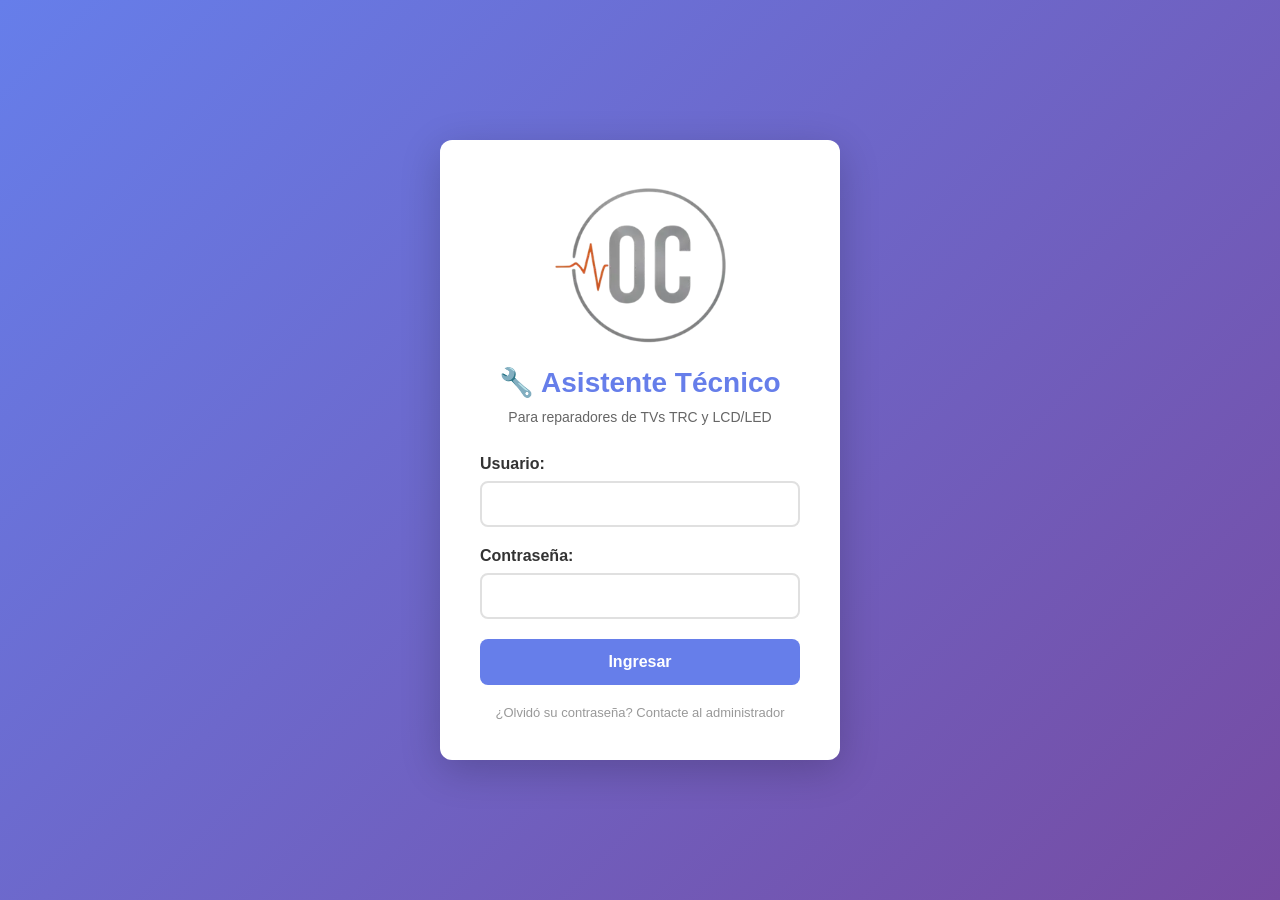
==== index.html @ a784800e "Primer commit: Asistente técnico para TVs TRC y LCD" ====
<!DOCTYPE html>
<html lang="es">
<head>
    <meta charset="UTF-8">
    <meta name="viewport" content="width=device-width, initial-scale=1.0">
    <title>Asistente Técnico - Ingreso</title>
    <link rel="stylesheet" href="styles.css">
</head>
<body class="login-page">
    <div class="login-container">
        <div class="login-box">
                <!-- 👇 NUEVO: Logo principal -->
    <div class="logo-container">
        <img src="assets/logo-oc.webp" alt="Logo Omar Cuellar" class="logo-main">
    </div>
            <h1>🔧 Asistente Técnico</h1>
            <p class="subtitle">Para reparadores de TVs TRC y LCD/LED</p>
            
            <form id="loginForm">
                <div class="form-group">
                    <label for="username">Usuario:</label>
                    <input type="text" id="username" required autocomplete="username">
                </div>
                
                <div class="form-group">
                    <label for="password">Contraseña:</label>
                    <input type="password" id="password" required autocomplete="current-password">
                </div>
                
                <button type="submit" class="btn-primary">Ingresar</button>
            </form>
            
            <p class="help-text">¿Olvidó su contraseña? Contacte al administrador</p>
        </div>
    </div>
    
    <script src="config.js"></script>
    <script>
        // Usuarios de ejemplo (en producción, usar backend)
        const usuarios = {
            'tecnico1': 'clave123',
            'reparador': 'tv2024',
            'admin': 'admin2026'
        };
        
        document.getElementById('loginForm').addEventListener('submit', function(e) {
            e.preventDefault();
            const user = document.getElementById('username').value;
            const pass = document.getElementById('password').value;
            
            if (usuarios[user] && usuarios[user] === pass) {
                localStorage.setItem('usuario', user);
                window.location.href = 'app.html';
            } else {
                alert('Usuario o contraseña incorrectos');
            }
        });
        
        // Si ya está logueado, redirigir
        if (localStorage.getItem('usuario')) {
            window.location.href = 'app.html';
        }
    </script>
</body>
</html>
---- styles.css ----
* {
    margin: 0;
    padding: 0;
    box-sizing: border-box;
}

body {
    font-family: -apple-system, BlinkMacSystemFont, 'Segoe UI', Arial, sans-serif;
    background: linear-gradient(135deg, #667eea 0%, #764ba2 100%);
    min-height: 100vh;
    color: #333;
    font-size: 16px;
}

/* Login Page */
.login-page {
    display: flex;
    align-items: center;
    justify-content: center;
    padding: 20px;
}

.login-container {
    width: 100%;
    max-width: 400px;
}

.login-box {
    background: white;
    padding: 40px;
    border-radius: 12px;
    box-shadow: 0 10px 40px rgba(0,0,0,0.2);
}

.login-box h1 {
    text-align: center;
    color: #667eea;
    margin-bottom: 10px;
    font-size: 28px;
}

.subtitle {
    text-align: center;
    color: #666;
    margin-bottom: 30px;
    font-size: 14px;
}

.form-group {
    margin-bottom: 20px;
}

.form-group label {
    display: block;
    margin-bottom: 8px;
    font-weight: 600;
    color: #333;
}

.form-group input {
    width: 100%;
    padding: 12px;
    border: 2px solid #e0e0e0;
    border-radius: 8px;
    font-size: 16px;
    transition: border-color 0.3s;
}

.form-group input:focus {
    outline: none;
    border-color: #667eea;
}

.btn-primary {
    width: 100%;
    padding: 14px;
    background: #667eea;
    color: white;
    border: none;
    border-radius: 8px;
    font-size: 16px;
    font-weight: 600;
    cursor: pointer;
    transition: background 0.3s;
}

.btn-primary:hover {
    background: #5568d3;
}

.btn-secondary {
    padding: 10px 20px;
    background: #f0f0f0;
    color: #333;
    border: none;
    border-radius: 8px;
    font-size: 14px;
    cursor: pointer;
    transition: background 0.3s;
}

.btn-secondary:hover {
    background: #e0e0e0;
}

.help-text {
    text-align: center;
    margin-top: 20px;
    font-size: 13px;
    color: #999;
}

/* Header */
header {
    background: white;
    box-shadow: 0 2px 10px rgba(0,0,0,0.1);
    position: sticky;
    top: 0;
    z-index: 100;
}

.header-content {
    max-width: 1200px;
    margin: 0 auto;
    padding: 15px 20px;
    display: flex;
    justify-content: space-between;
    align-items: center;
}

header h1 {
    font-size: 24px;
    color: #667eea;
}

/* Main Container */
.container {
    max-width: 900px;
    margin: 0 auto;
    padding: 20px;
}

/* TV Selection */
.tv-selection {
    background: white;
    padding: 30px;
    border-radius: 12px;
    margin-bottom: 20px;
    box-shadow: 0 4px 20px rgba(0,0,0,0.1);
}

.tv-selection h2 {
    text-align: center;
    margin-bottom: 20px;
    color: #333;
    font-size: 22px;
}

.tv-buttons {
    display: grid;
    grid-template-columns: repeat(auto-fit, minmax(250px, 1fr));
    gap: 20px;
}

.tv-btn {
    background: linear-gradient(135deg, #667eea 0%, #764ba2 100%);
    color: white;
    border: none;
    padding: 30px 20px;
    border-radius: 12px;
    cursor: pointer;
    transition: transform 0.3s, box-shadow 0.3s;
    text-align: center;
}

.tv-btn:hover {
    transform: translateY(-5px);
    box-shadow: 0 10px 30px rgba(102, 126, 234, 0.4);
}

.tv-btn.active {
    background: linear-gradient(135deg, #f093fb 0%, #f5576c 100%);
    transform: scale(1.05);
}

.tv-btn .icon {
    font-size: 48px;
    display: block;
    margin-bottom: 10px;
}

.tv-btn .label {
    font-size: 20px;
    font-weight: 600;
    display: block;
    margin-bottom: 5px;
}

.tv-btn .desc {
    font-size: 13px;
    opacity: 0.9;
}

/* Search Section */
.search-section {
    background: white;
    padding: 30px;
    border-radius: 12px;
    margin-bottom: 20px;
    box-shadow: 0 4px 20px rgba(0,0,0,0.1);
}

.search-box label {
    display: block;
    margin-bottom: 15px;
    font-size: 18px;
    font-weight: 600;
    color: #333;
}

.search-box input {
    width: 100%;
    padding: 15px;
    border: 2px solid #e0e0e0;
    border-radius: 8px;
    font-size: 16px;
    margin-bottom: 15px;
    transition: border-color 0.3s;
}

.search-box input:focus {
    outline: none;
    border-color: #667eea;
}

/* Results Section */
.results-section {
    background: white;
    padding: 30px;
    border-radius: 12px;
    margin-bottom: 20px;
    box-shadow: 0 4px 20px rgba(0,0,0,0.1);
}

.results-header {
    display: flex;
    justify-content: space-between;
    align-items: center;
    margin-bottom: 20px;
    padding-bottom: 15px;
    border-bottom: 2px solid #f0f0f0;
}

.results-header h3 {
    color: #667eea;
    font-size: 20px;
}

.results-content {
    line-height: 1.8;
    color: #333;
    font-size: 16px;
}

.results-content h4 {
    color: #667eea;
    margin-top: 20px;
    margin-bottom: 10px;
    font-size: 18px;
}

.results-content p {
    margin-bottom: 15px;
}

.results-content ul, .results-content ol {
    margin-left: 25px;
    margin-bottom: 15px;
}

.results-content li {
    margin-bottom: 8px;
}

/* Loading */
.loading {
    text-align: center;
    padding: 40px;
    background: white;
    border-radius: 12px;
    box-shadow: 0 4px 20px rgba(0,0,0,0.1);
}

.spinner {
    width: 50px;
    height: 50px;
    border: 4px solid #f0f0f0;
    border-top-color: #667eea;
    border-radius: 50%;
    animation: spin 1s linear infinite;
    margin: 0 auto 20px;
}

@keyframes spin {
    to { transform: rotate(360deg); }
}

.hidden {
    display: none !important;
}

/* Responsive */
@media (max-width: 768px) {
    .login-box {
        padding: 30px 20px;
    }
    
    .header-content {
        flex-direction: column;
        gap: 10px;
    }
    
    header h1 {
        font-size: 20px;
    }
    
    .tv-buttons {
        grid-template-columns: 1fr;
    }
    
    .tv-btn {
        padding: 25px 15px;
    }
    
    .tv-btn .icon {
        font-size: 40px;
    }
    
    .tv-btn .label {
        font-size: 18px;
    }
    
    .results-header {
        flex-direction: column;
        gap: 10px;
        align-items: flex-start;
    }
}

@media (max-width: 480px) {
    body {
        font-size: 15px;
    }
    
    .container {
        padding: 15px;
    }
    
    .tv-selection, .search-section, .results-section {
        padding: 20px;
    }
}
/* ============================================
   LOGOS
   ============================================ */

/* Logo principal en página de login */
.logo-container {
    text-align: center;
    margin-bottom: 20px;
}

.logo-main {
    max-width: 180px;
    width: 100%;
    height: auto;
    display: block;
    margin: 0 auto;
    animation: fadeInDown 0.8s ease-out;
}

/* Logo pequeño en el header */
.header-logo {
    display: flex;
    align-items: center;
    gap: 12px;
}

.logo-header {
    width: 45px;
    height: 45px;
    object-fit: contain;
    border-radius: 8px;
    background: white;
    padding: 4px;
    box-shadow: 0 2px 8px rgba(0,0,0,0.1);
}

/* Animación suave de entrada */
@keyframes fadeInDown {
    from {
        opacity: 0;
        transform: translateY(-20px);
    }
    to {
        opacity: 1;
        transform: translateY(0);
    }
}

/* Responsive: ajustar tamaños en móviles */
@media (max-width: 768px) {
    .logo-main {
        max-width: 140px;
    }
    
    .logo-header {
        width: 38px;
        height: 38px;
    }
    
    header h1 {
        font-size: 18px;
    }
}

@media (max-width: 480px) {
    .logo-main {
        max-width: 120px;
    }
    
    .logo-header {
        width: 32px;
        height: 32px;
    }
    
    .header-logo {
        gap: 8px;
    }
    
    header h1 {
        font-size: 16px;
    }
}
/* ============================================
   HEADER MEJORADO
   ============================================ */

.header-content {
    display: flex;
    justify-content: space-between;
    align-items: center;
    gap: 10px;
}

.header-left {
    display: flex;
    align-items: center;
    gap: 10px;
    flex: 1;
    min-width: 0; /* Permite que el texto se recorte si es muy largo */
}

.header-left h1 {
    margin: 0;
    font-size: 18px;
    white-space: nowrap;
    overflow: hidden;
    text-overflow: ellipsis;
}

.btn-logout {
    background: #e74c3c;
    color: white;
    border: none;
    padding: 8px 16px;
    border-radius: 6px;
    font-size: 14px;
    cursor: pointer;
    white-space: nowrap;
    transition: background 0.3s;
    flex-shrink: 0;
}

.btn-logout:hover {
    background: #c0392b;
}

/* Responsive para móviles */
@media (max-width: 480px) {
    .header-content {
        flex-wrap: nowrap;
    }
    
    .header-left h1 {
        font-size: 15px;
    }
    
    .logo-header {
        width: 32px;
        height: 32px;
    }
    
    .btn-logout {
        padding: 6px 12px;
        font-size: 13px;
    }
}
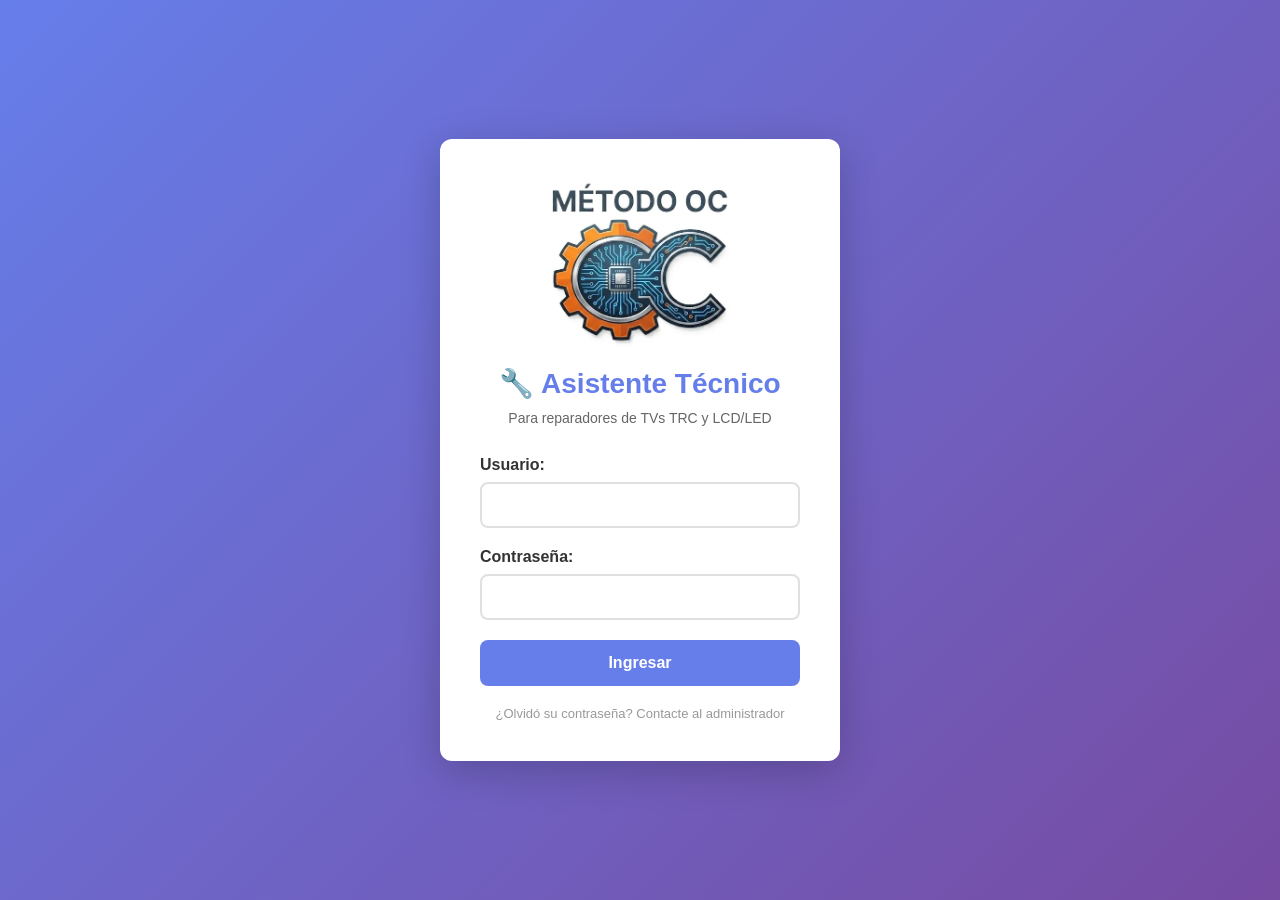
==== commit e06c4db2: "Cambio de logo" ====
--- a/index.html
+++ b/index.html
@@ -11,7 +11,7 @@
         <div class="login-box">
                 <!-- 👇 NUEVO: Logo principal -->
     <div class="logo-container">
-        <img src="assets/logo-oc.webp" alt="Logo Omar Cuellar" class="logo-main">
+        <img src="assets/Logo-nuevo-metodo-oc.webp" alt="Logo Omar Cuellar" class="logo-main">
     </div>
             <h1>🔧 Asistente Técnico</h1>
             <p class="subtitle">Para reparadores de TVs TRC y LCD/LED</p>
--- a/styles.css
+++ b/styles.css
@@ -505,4 +505,4 @@
         padding: 6px 12px;
         font-size: 13px;
     }
-}+}
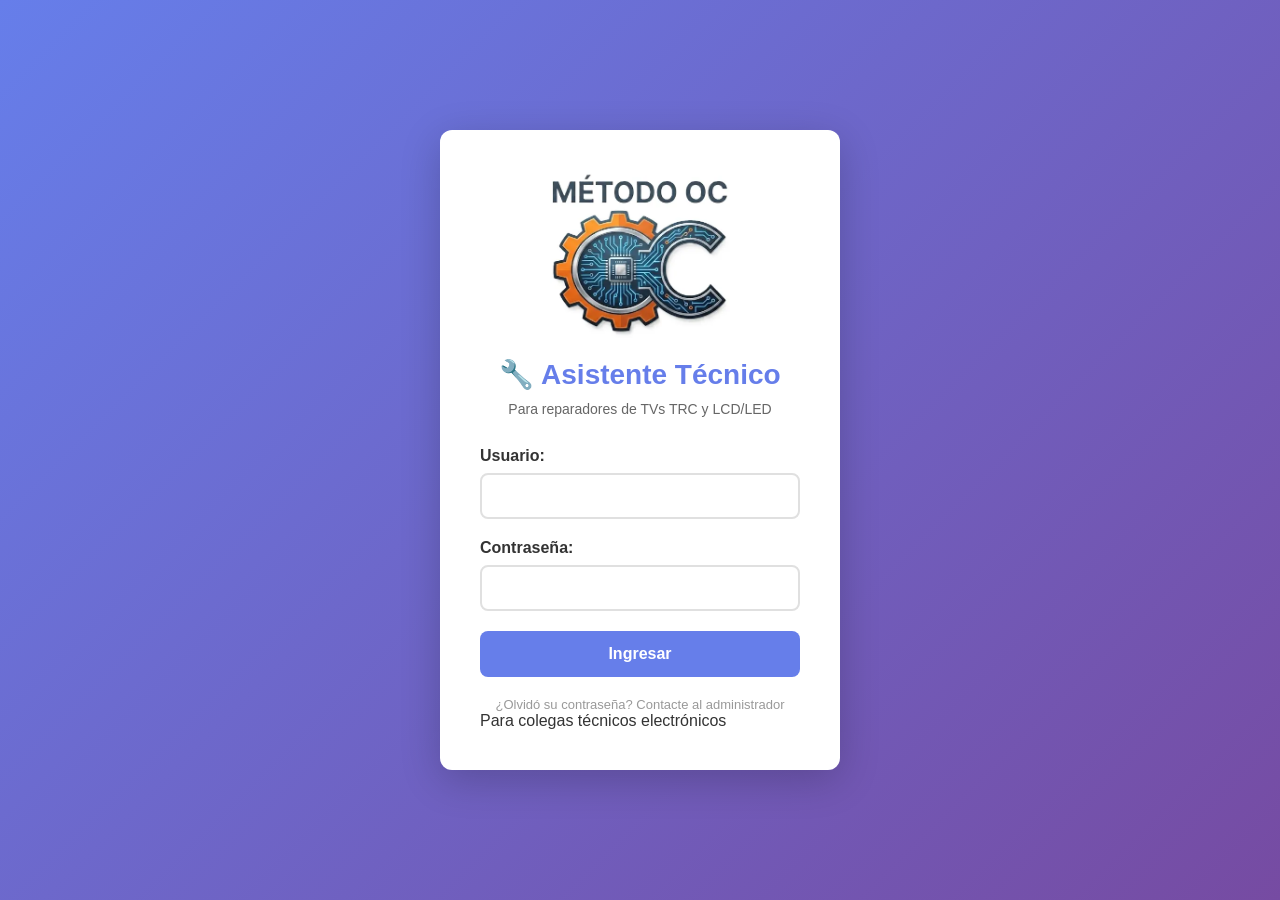
==== commit 1133dd35: "Add favicon and footer text to index.html" ====
--- a/index.html
+++ b/index.html
@@ -4,15 +4,15 @@
     <meta charset="UTF-8">
     <meta name="viewport" content="width=device-width, initial-scale=1.0">
     <title>Asistente Técnico - Ingreso</title>
+    <link rel="icon" type="image/png" href="Logo-nuevo-metodo-oc.webp">
     <link rel="stylesheet" href="styles.css">
 </head>
 <body class="login-page">
     <div class="login-container">
         <div class="login-box">
-                <!-- 👇 NUEVO: Logo principal -->
-    <div class="logo-container">
-        <img src="assets/Logo-nuevo-metodo-oc.webp" alt="Logo Omar Cuellar" class="logo-main">
-    </div>
+            <div class="logo-container">
+                <img src="Logo-nuevo-metodo-oc.webp" alt="Logo Omar Cuellar" class="logo-main">
+            </div>
             <h1>🔧 Asistente Técnico</h1>
             <p class="subtitle">Para reparadores de TVs TRC y LCD/LED</p>
             
@@ -31,35 +31,10 @@
             </form>
             
             <p class="help-text">¿Olvidó su contraseña? Contacte al administrador</p>
+            <p class="footer-text">Para colegas técnicos electrónicos</p>
         </div>
     </div>
     
-    <script src="config.js"></script>
-    <script>
-        // Usuarios de ejemplo (en producción, usar backend)
-        const usuarios = {
-            'tecnico1': 'clave123',
-            'reparador': 'tv2024',
-            'admin': 'admin2026'
-        };
-        
-        document.getElementById('loginForm').addEventListener('submit', function(e) {
-            e.preventDefault();
-            const user = document.getElementById('username').value;
-            const pass = document.getElementById('password').value;
-            
-            if (usuarios[user] && usuarios[user] === pass) {
-                localStorage.setItem('usuario', user);
-                window.location.href = 'app.html';
-            } else {
-                alert('Usuario o contraseña incorrectos');
-            }
-        });
-        
-        // Si ya está logueado, redirigir
-        if (localStorage.getItem('usuario')) {
-            window.location.href = 'app.html';
-        }
-    </script>
+    <script src="login.js"></script>
 </body>
-</html>+</html>
--- a/styles.css
+++ b/styles.css
@@ -1,3 +1,6 @@
+/* ============================================
+   RESET Y BASE
+   ============================================ */
 * {
     margin: 0;
     padding: 0;
@@ -12,7 +15,9 @@
     font-size: 16px;
 }
 
-/* Login Page */
+/* ============================================
+   LOGIN PAGE
+   ============================================ */
 .login-page {
     display: flex;
     align-items: center;
@@ -110,185 +115,258 @@
     color: #999;
 }
 
-/* Header */
-header {
+/* ============================================
+   LOGOS
+   ============================================ */
+.logo-container {
+    text-align: center;
+    margin-bottom: 20px;
+}
+
+.logo-main {
+    max-width: 180px;
+    width: 100%;
+    height: auto;
+    display: block;
+    margin: 0 auto;
+    animation: fadeInDown 0.8s ease-out;
+}
+
+@keyframes fadeInDown {
+    from {
+        opacity: 0;
+        transform: translateY(-20px);
+    }
+    to {
+        opacity: 1;
+        transform: translateY(0);
+    }
+}
+
+/* ============================================
+   HEADER DE LA APP
+   ============================================ */
+.app-header {
     background: white;
-    box-shadow: 0 2px 10px rgba(0,0,0,0.1);
-    position: sticky;
-    top: 0;
-    z-index: 100;
-}
-
-.header-content {
-    max-width: 1200px;
-    margin: 0 auto;
-    padding: 15px 20px;
-    display: flex;
-    justify-content: space-between;
-    align-items: center;
-}
-
-header h1 {
+    padding: 20px;
+    border-radius: 12px;
+    margin-bottom: 20px;
+    box-shadow: 0 4px 20px rgba(0,0,0,0.1);
+    text-align: center;
+    position: relative;
+}
+
+.app-header h1 {
+    color: #667eea;
     font-size: 24px;
-    color: #667eea;
-}
-
-/* Main Container */
+    margin-bottom: 5px;
+}
+
+.app-header .subtitle {
+    color: #666;
+    font-size: 14px;
+    margin-bottom: 15px;
+}
+
+.btn-logout {
+    position: absolute;
+    top: 15px;
+    left: 15px;
+    background: #e74c3c;
+    color: white;
+    border: none;
+    padding: 8px 16px;
+    border-radius: 6px;
+    font-size: 14px;
+    cursor: pointer;
+    transition: background 0.3s;
+}
+
+.btn-logout:hover {
+    background: #c0392b;
+}
+
+/* ============================================
+   CONTENEDOR PRINCIPAL
+   ============================================ */
 .container {
     max-width: 900px;
     margin: 0 auto;
     padding: 20px;
 }
 
-/* TV Selection */
-.tv-selection {
+.app-main {
+    display: flex;
+    flex-direction: column;
+    gap: 20px;
+}
+
+/* ============================================
+   TARJETAS (CARDS)
+   ============================================ */
+.card {
     background: white;
     padding: 30px;
     border-radius: 12px;
-    margin-bottom: 20px;
     box-shadow: 0 4px 20px rgba(0,0,0,0.1);
 }
 
-.tv-selection h2 {
-    text-align: center;
-    margin-bottom: 20px;
+.card h2 {
     color: #333;
     font-size: 22px;
-}
-
-.tv-buttons {
-    display: grid;
-    grid-template-columns: repeat(auto-fit, minmax(250px, 1fr));
-    gap: 20px;
-}
-
-.tv-btn {
+    margin-bottom: 20px;
+}
+
+/* ============================================
+   SELECTOR DE TIPO DE TV
+   ============================================ */
+.tv-type-selector {
+    display: flex;
+    gap: 15px;
+    margin-bottom: 15px;
+    flex-wrap: wrap;
+}
+
+.btn-tv-type {
+    flex: 1;
+    min-width: 150px;
+    padding: 20px 15px;
     background: linear-gradient(135deg, #667eea 0%, #764ba2 100%);
     color: white;
     border: none;
-    padding: 30px 20px;
     border-radius: 12px;
     cursor: pointer;
+    font-size: 16px;
+    font-weight: 600;
     transition: transform 0.3s, box-shadow 0.3s;
     text-align: center;
-}
-
-.tv-btn:hover {
-    transform: translateY(-5px);
-    box-shadow: 0 10px 30px rgba(102, 126, 234, 0.4);
-}
-
-.tv-btn.active {
+    box-shadow: 0 4px 15px rgba(102, 126, 234, 0.3);
+}
+
+.btn-tv-type:hover {
+    transform: translateY(-3px);
+    box-shadow: 0 8px 25px rgba(102, 126, 234, 0.5);
+}
+
+.btn-tv-type.active {
     background: linear-gradient(135deg, #f093fb 0%, #f5576c 100%);
     transform: scale(1.05);
-}
-
-.tv-btn .icon {
-    font-size: 48px;
+    box-shadow: 0 8px 25px rgba(245, 87, 108, 0.5);
+}
+
+.btn-tv-type small {
     display: block;
-    margin-bottom: 10px;
-}
-
-.tv-btn .label {
-    font-size: 20px;
+    font-size: 0.85em;
+    font-weight: normal;
+    margin-top: 5px;
+    opacity: 0.9;
+}
+
+.selection-indicator {
+    color: #667eea;
     font-weight: 600;
-    display: block;
-    margin-bottom: 5px;
-}
-
-.tv-btn .desc {
-    font-size: 13px;
-    opacity: 0.9;
-}
-
-/* Search Section */
-.search-section {
-    background: white;
-    padding: 30px;
-    border-radius: 12px;
+    font-size: 14px;
+    margin-top: 10px;
+}
+
+/* ============================================
+   FORMULARIO DE BÚSQUEDA
+   ============================================ */
+#searchForm .form-group {
     margin-bottom: 20px;
-    box-shadow: 0 4px 20px rgba(0,0,0,0.1);
-}
-
-.search-box label {
-    display: block;
-    margin-bottom: 15px;
-    font-size: 18px;
-    font-weight: 600;
-    color: #333;
-}
-
-.search-box input {
+}
+
+#searchForm input {
     width: 100%;
     padding: 15px;
     border: 2px solid #e0e0e0;
     border-radius: 8px;
     font-size: 16px;
-    margin-bottom: 15px;
     transition: border-color 0.3s;
 }
 
-.search-box input:focus {
+#searchForm input:focus {
     outline: none;
     border-color: #667eea;
 }
 
-/* Results Section */
-.results-section {
-    background: white;
-    padding: 30px;
-    border-radius: 12px;
-    margin-bottom: 20px;
-    box-shadow: 0 4px 20px rgba(0,0,0,0.1);
-}
-
-.results-header {
-    display: flex;
-    justify-content: space-between;
-    align-items: center;
-    margin-bottom: 20px;
-    padding-bottom: 15px;
-    border-bottom: 2px solid #f0f0f0;
-}
-
-.results-header h3 {
-    color: #667eea;
-    font-size: 20px;
-}
-
-.results-content {
+#searchForm .btn-primary {
+    width: 100%;
+    padding: 16px;
+    font-size: 17px;
+}
+
+/* ============================================
+   SECCIÓN DE RESULTADOS
+   ============================================ */
+#resultSection {
+    animation: fadeInDown 0.5s ease-out;
+}
+
+.result-content {
     line-height: 1.8;
     color: #333;
     font-size: 16px;
-}
-
-.results-content h4 {
+    margin: 20px 0;
+}
+
+.result-content h3 {
     color: #667eea;
     margin-top: 20px;
     margin-bottom: 10px;
     font-size: 18px;
 }
 
-.results-content p {
+.result-content p {
     margin-bottom: 15px;
 }
 
-.results-content ul, .results-content ol {
+.result-content ul,
+.result-content ol {
     margin-left: 25px;
     margin-bottom: 15px;
 }
 
-.results-content li {
+.result-content li {
     margin-bottom: 8px;
 }
 
-/* Loading */
+/* ============================================
+   BOTÓN DE VOZ
+   ============================================ */
+.btn-voice-simple {
+    display: inline-flex;
+    align-items: center;
+    gap: 8px;
+    padding: 10px 20px;
+    background: #667eea;
+    color: white;
+    border: none;
+    border-radius: 8px;
+    font-size: 14px;
+    cursor: pointer;
+    transition: background 0.3s;
+    margin-bottom: 15px;
+}
+
+.btn-voice-simple:hover {
+    background: #5568d3;
+}
+
+.btn-voice-simple.playing {
+    background: #f5576c;
+}
+
+.voice-icon-simple {
+    font-size: 18px;
+}
+
+/* ============================================
+   LOADING
+   ============================================ */
 .loading {
     text-align: center;
     padding: 40px;
-    background: white;
-    border-radius: 12px;
-    box-shadow: 0 4px 20px rgba(0,0,0,0.1);
 }
 
 .spinner {
@@ -305,45 +383,38 @@
     to { transform: rotate(360deg); }
 }
 
-.hidden {
-    display: none !important;
-}
-
-/* Responsive */
+/* ============================================
+   FOOTER
+   ============================================ */
+.app-footer {
+    text-align: center;
+    padding: 20px;
+    color: rgba(255,255,255,0.8);
+    font-size: 14px;
+}
+
+/* ============================================
+   RESPONSIVE
+   ============================================ */
 @media (max-width: 768px) {
     .login-box {
         padding: 30px 20px;
     }
     
-    .header-content {
+    .app-header h1 {
+        font-size: 20px;
+    }
+    
+    .tv-type-selector {
         flex-direction: column;
-        gap: 10px;
-    }
-    
-    header h1 {
-        font-size: 20px;
-    }
-    
-    .tv-buttons {
-        grid-template-columns: 1fr;
-    }
-    
-    .tv-btn {
-        padding: 25px 15px;
-    }
-    
-    .tv-btn .icon {
-        font-size: 40px;
-    }
-    
-    .tv-btn .label {
-        font-size: 18px;
-    }
-    
-    .results-header {
-        flex-direction: column;
-        gap: 10px;
-        align-items: flex-start;
+    }
+    
+    .btn-tv-type {
+        width: 100%;
+    }
+    
+    .card {
+        padding: 20px;
     }
 }
 
@@ -356,153 +427,16 @@
         padding: 15px;
     }
     
-    .tv-selection, .search-section, .results-section {
-        padding: 20px;
-    }
-}
-/* ============================================
-   LOGOS
-   ============================================ */
-
-/* Logo principal en página de login */
-.logo-container {
-    text-align: center;
-    margin-bottom: 20px;
-}
-
-.logo-main {
-    max-width: 180px;
-    width: 100%;
-    height: auto;
-    display: block;
-    margin: 0 auto;
-    animation: fadeInDown 0.8s ease-out;
-}
-
-/* Logo pequeño en el header */
-.header-logo {
-    display: flex;
-    align-items: center;
-    gap: 12px;
-}
-
-.logo-header {
-    width: 45px;
-    height: 45px;
-    object-fit: contain;
-    border-radius: 8px;
-    background: white;
-    padding: 4px;
-    box-shadow: 0 2px 8px rgba(0,0,0,0.1);
-}
-
-/* Animación suave de entrada */
-@keyframes fadeInDown {
-    from {
-        opacity: 0;
-        transform: translateY(-20px);
-    }
-    to {
-        opacity: 1;
-        transform: translateY(0);
-    }
-}
-
-/* Responsive: ajustar tamaños en móviles */
-@media (max-width: 768px) {
+    .app-header {
+        padding: 15px;
+    }
+    
+    .btn-logout {
+        position: static;
+        margin-bottom: 10px;
+    }
+    
     .logo-main {
         max-width: 140px;
     }
-    
-    .logo-header {
-        width: 38px;
-        height: 38px;
-    }
-    
-    header h1 {
-        font-size: 18px;
-    }
-}
-
-@media (max-width: 480px) {
-    .logo-main {
-        max-width: 120px;
-    }
-    
-    .logo-header {
-        width: 32px;
-        height: 32px;
-    }
-    
-    .header-logo {
-        gap: 8px;
-    }
-    
-    header h1 {
-        font-size: 16px;
-    }
-}
-/* ============================================
-   HEADER MEJORADO
-   ============================================ */
-
-.header-content {
-    display: flex;
-    justify-content: space-between;
-    align-items: center;
-    gap: 10px;
-}
-
-.header-left {
-    display: flex;
-    align-items: center;
-    gap: 10px;
-    flex: 1;
-    min-width: 0; /* Permite que el texto se recorte si es muy largo */
-}
-
-.header-left h1 {
-    margin: 0;
-    font-size: 18px;
-    white-space: nowrap;
-    overflow: hidden;
-    text-overflow: ellipsis;
-}
-
-.btn-logout {
-    background: #e74c3c;
-    color: white;
-    border: none;
-    padding: 8px 16px;
-    border-radius: 6px;
-    font-size: 14px;
-    cursor: pointer;
-    white-space: nowrap;
-    transition: background 0.3s;
-    flex-shrink: 0;
-}
-
-.btn-logout:hover {
-    background: #c0392b;
-}
-
-/* Responsive para móviles */
-@media (max-width: 480px) {
-    .header-content {
-        flex-wrap: nowrap;
-    }
-    
-    .header-left h1 {
-        font-size: 15px;
-    }
-    
-    .logo-header {
-        width: 32px;
-        height: 32px;
-    }
-    
-    .btn-logout {
-        padding: 6px 12px;
-        font-size: 13px;
-    }
-}
+}
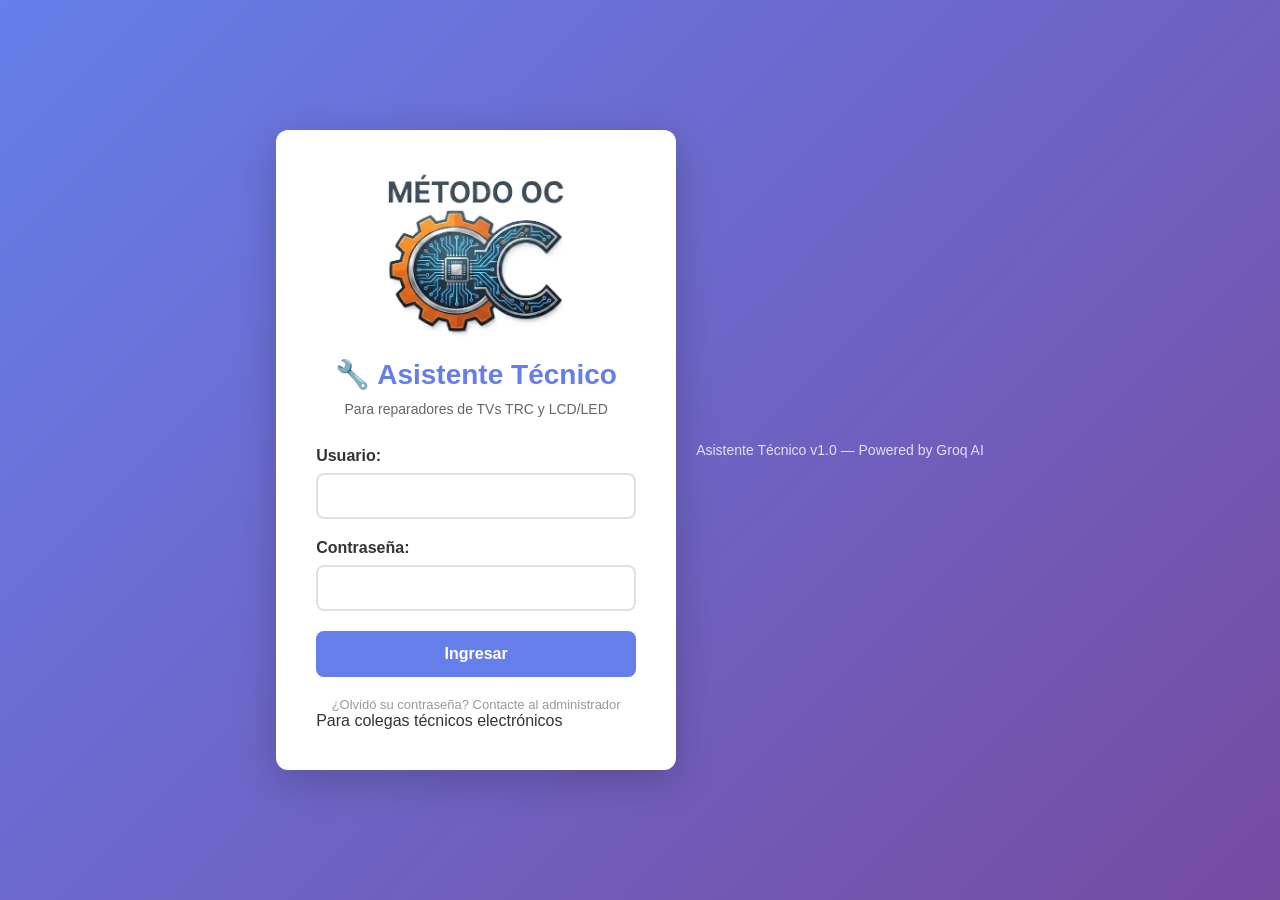
==== commit e95a4159: "Add footer with version and credits" ====
--- a/index.html
+++ b/index.html
@@ -34,7 +34,10 @@
             <p class="footer-text">Para colegas técnicos electrónicos</p>
         </div>
     </div>
-    
+            <footer class="app-footer">
+            <p>Asistente Técnico v1.0 — Powered by Groq AI</p>
+        </footer>
+
     <script src="login.js"></script>
 </body>
 </html>
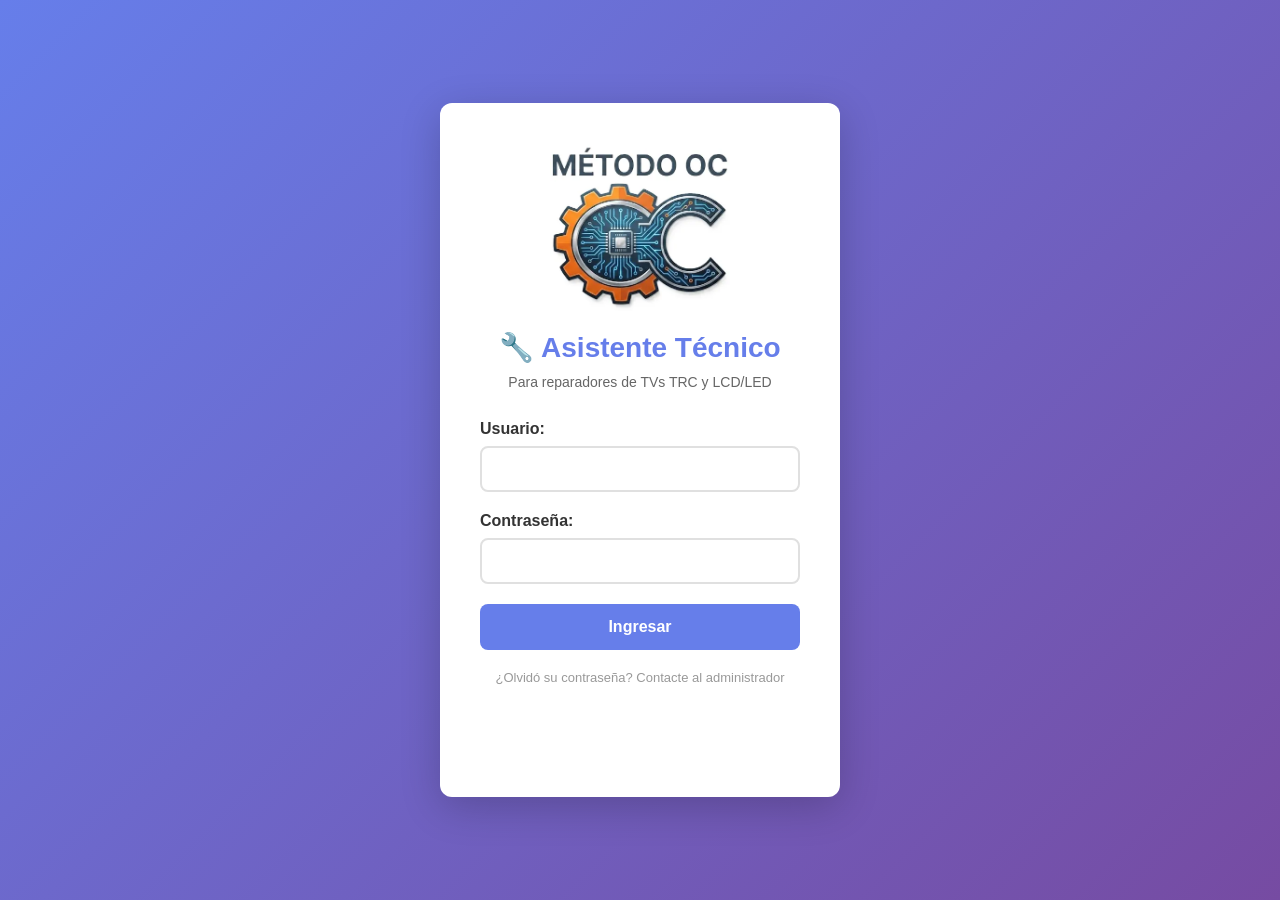
==== commit 7f48deca: "Refactor footer structure in index.html Removed redundant footer and added new footer structure." ====
--- a/index.html
+++ b/index.html
@@ -31,13 +31,12 @@
             </form>
             
             <p class="help-text">¿Olvidó su contraseña? Contacte al administrador</p>
-            <p class="footer-text">Para colegas técnicos electrónicos</p>
+                       <footer class="app-footer">
+            <p>Asistente Técnico v1.0 — Powered by Groq AI</p>
+        </footer> 
         </div>
     </div>
-            <footer class="app-footer">
-            <p>Asistente Técnico v1.0 — Powered by Groq AI</p>
-        </footer>
-
+            
     <script src="login.js"></script>
 </body>
 </html>
